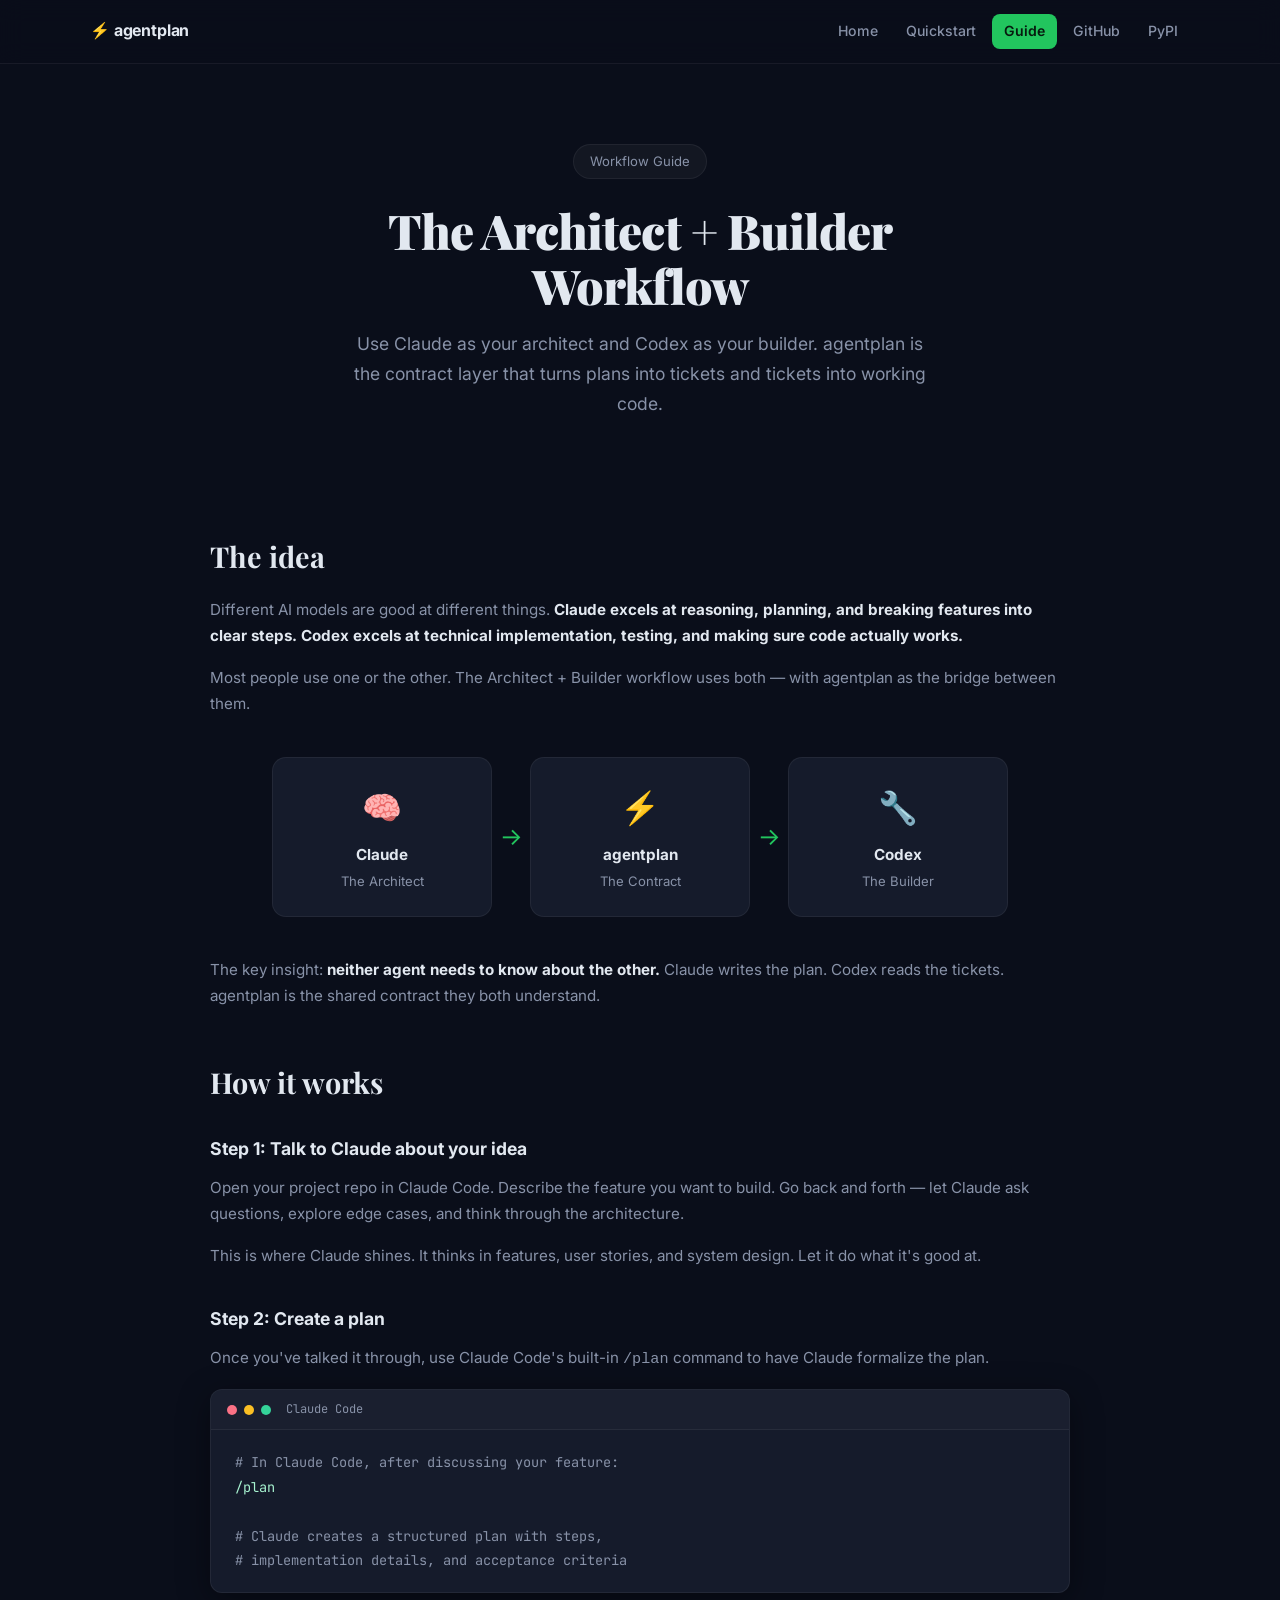
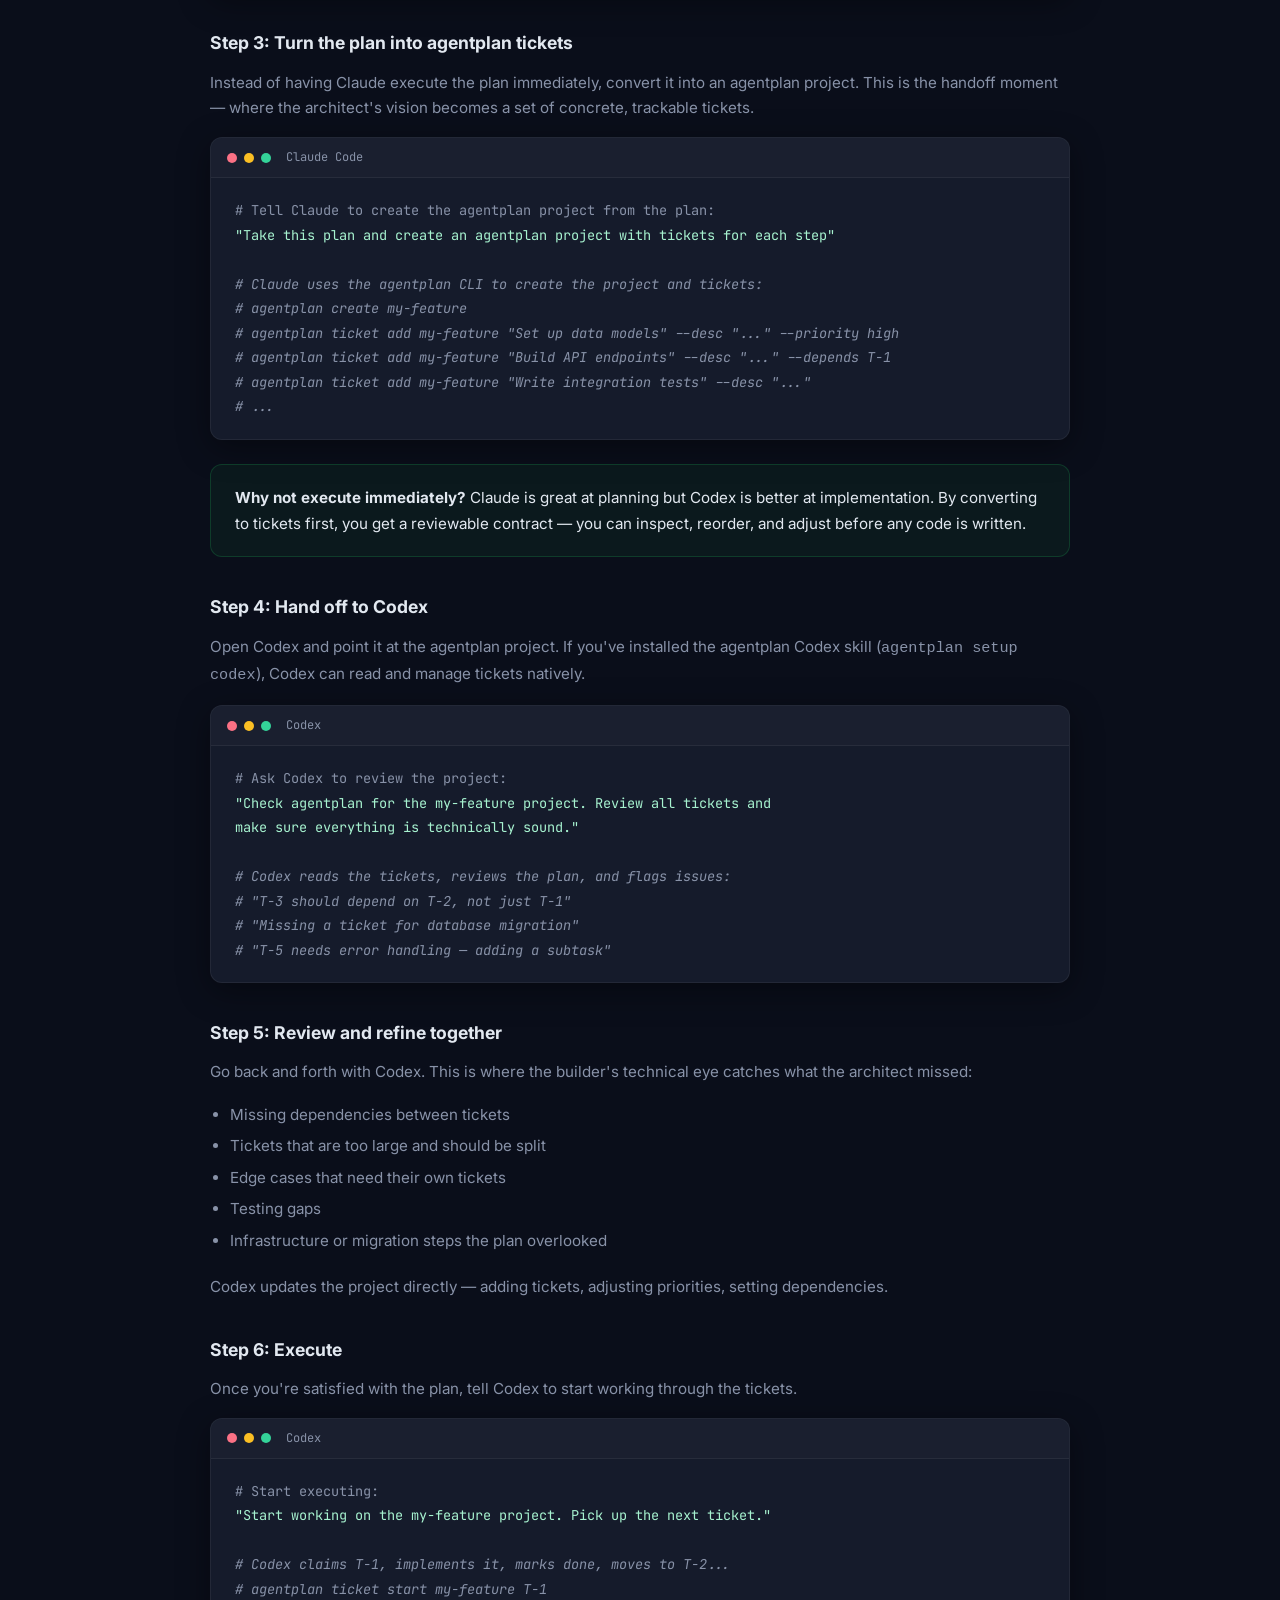
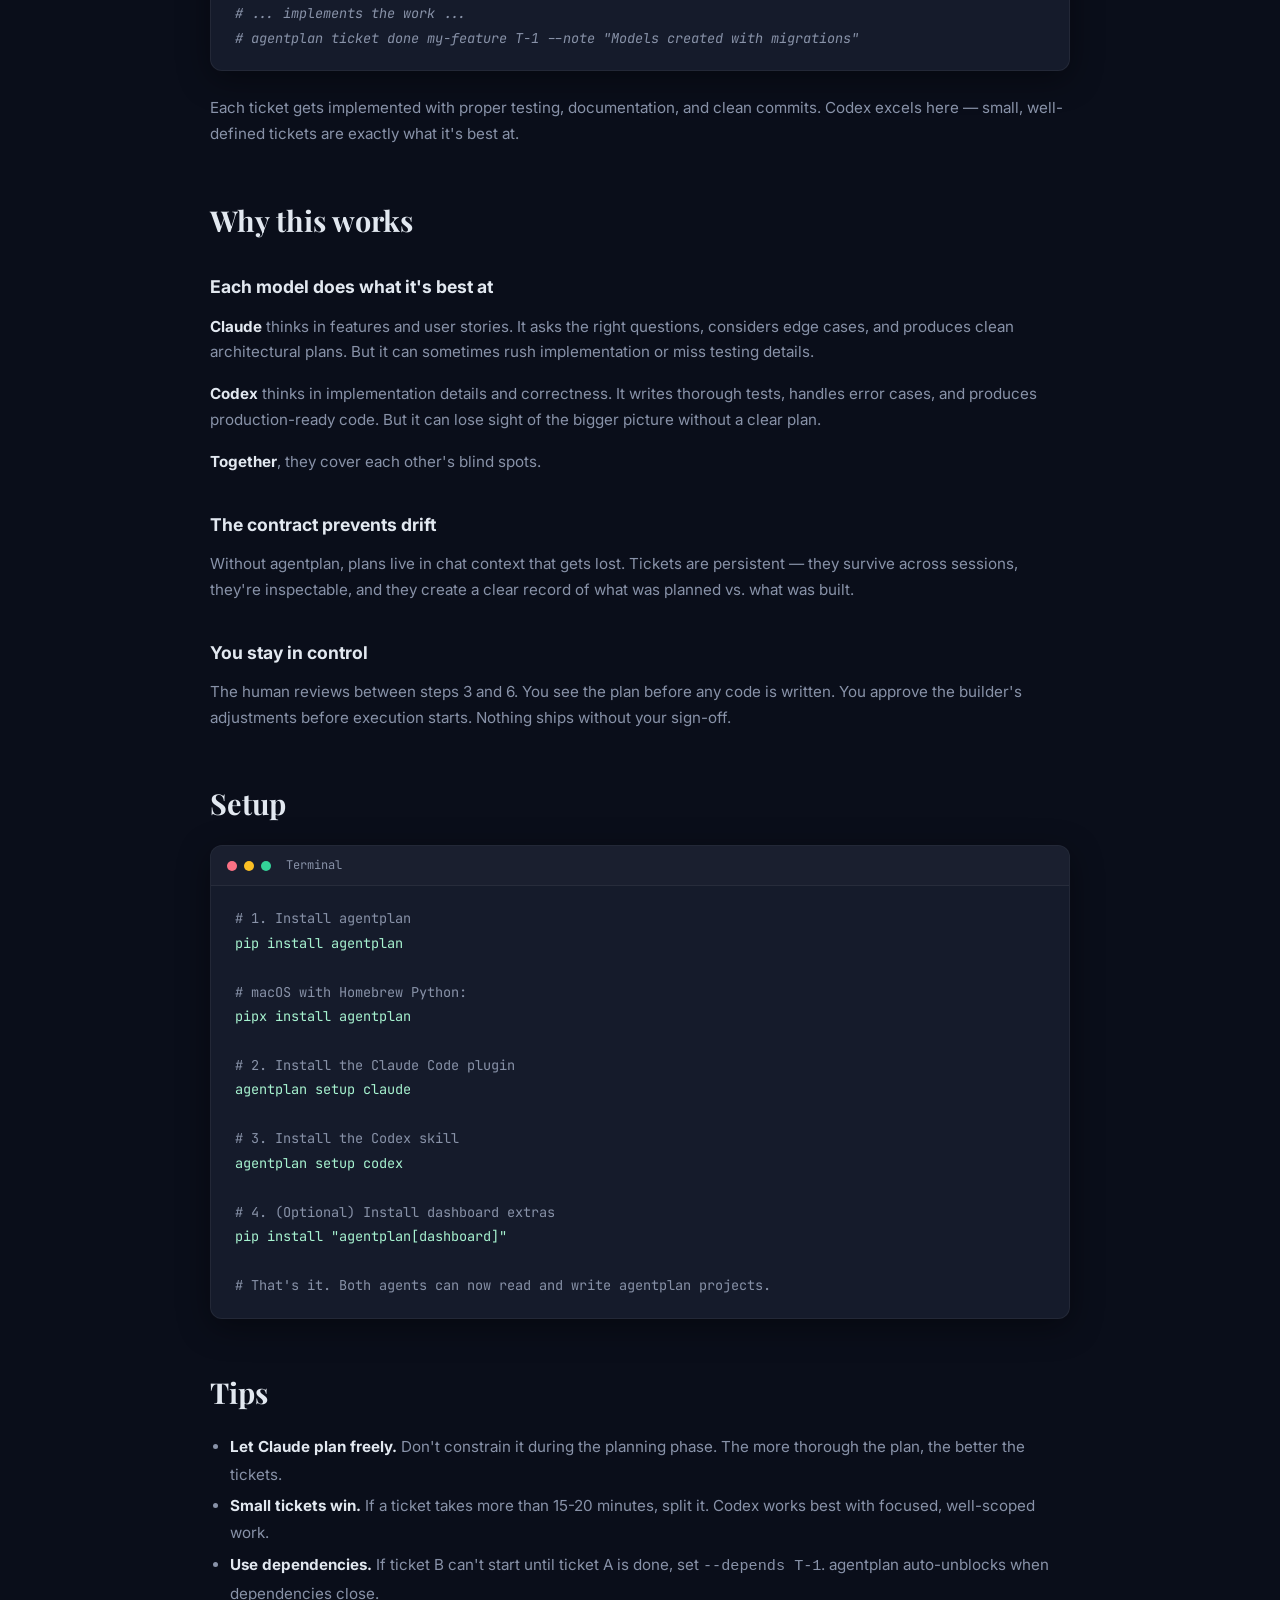
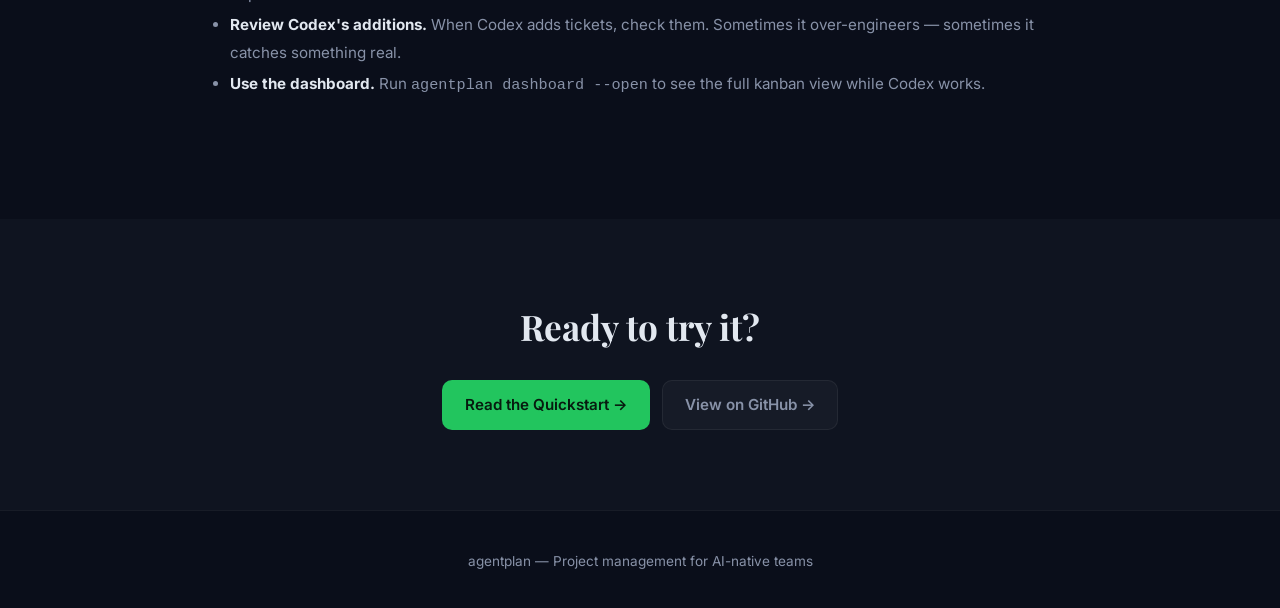
==== docs/architect-builder.html @ 3a9ac55e "docs: add Architect + Builder workflow guide" ====
<!doctype html>
<html lang="en">
<head>
  <meta charset="UTF-8" />
  <meta name="viewport" content="width=device-width, initial-scale=1.0" />
  <title>Architect + Builder Workflow — agentplan</title>
  <meta name="description" content="Use Claude as your architect and Codex as your builder. agentplan bridges the gap — plans become tickets, tickets become working code." />
  <link rel="preconnect" href="https://fonts.googleapis.com" />
  <link rel="preconnect" href="https://fonts.gstatic.com" crossorigin />
  <link href="https://fonts.googleapis.com/css2?family=Playfair+Display:wght@700;900&family=Inter:wght@400;500;600;700&family=JetBrains+Mono:wght@400;500&display=swap" rel="stylesheet" />
  <style>
    :root {
      --bg: #0a0e1a;
      --bg-alt: #0f1420;
      --panel: #151b2b;
      --text: #e2e8f0;
      --muted: #8892a8;
      --accent: #22c55e;
      --accent-2: #3b82f6;
      --border: rgba(255,255,255,0.06);
      --shadow: 0 8px 32px rgba(0,0,0,0.4);
    }
    * { box-sizing: border-box; margin: 0; padding: 0; }
    html { scroll-behavior: smooth; }
    body { font-family: 'Inter', ui-sans-serif, sans-serif; background: var(--bg); color: var(--text); line-height: 1.6; }
    a { color: inherit; text-decoration: none; }
    .container { width: min(860px, 92vw); margin: 0 auto; }

    /* NAV */
    .top-nav { position: sticky; top: 0; z-index: 50; backdrop-filter: blur(12px); background: rgba(10,14,26,0.85); border-bottom: 1px solid var(--border); }
    .top-nav .container { display: flex; align-items: center; justify-content: space-between; padding: 14px 0; width: min(1100px, 92vw); }
    .brand { font-family: 'Inter', ui-sans-serif, sans-serif; font-weight: 700; font-size: 1rem; letter-spacing: -0.01em; color: var(--text); }
    .nav-links { display: flex; align-items: center; gap: 4px; }
    .nav-link { font-family: 'Inter', ui-sans-serif, sans-serif; color: var(--muted); font-size: 0.88rem; font-weight: 500; padding: 6px 12px; border-radius: 8px; transition: color 0.2s, background 0.2s; }
    .nav-link:hover { color: var(--text); background: rgba(255,255,255,0.04); }
    .nav-link.is-active { color: #071a0f; background: var(--accent); font-weight: 600; }

    /* HERO */
    .hero { padding: 80px 0 60px; text-align: center; }
    .eyebrow { display: inline-block; font-size: 0.82rem; color: var(--muted); background: rgba(255,255,255,0.04); border: 1px solid var(--border); border-radius: 999px; padding: 6px 16px; margin-bottom: 24px; }
    .hero h1 { font-family: 'Playfair Display', Georgia, serif; font-size: clamp(2rem, 5vw, 3rem); font-weight: 900; line-height: 1.15; letter-spacing: -0.02em; max-width: 700px; margin: 0 auto 16px; }
    .hero .lead { font-size: clamp(1rem, 2vw, 1.1rem); color: var(--muted); max-width: 580px; margin: 0 auto; line-height: 1.7; }

    /* CONTENT */
    .content { padding: 60px 0 100px; }
    .content h2 { font-family: 'Playfair Display', Georgia, serif; font-size: 1.8rem; font-weight: 700; margin: 56px 0 24px; line-height: 1.2; }
    .content h2:first-child { margin-top: 0; }
    .content h3 { font-size: 1.1rem; font-weight: 700; margin: 36px 0 12px; }
    .content p { font-size: 0.95rem; color: var(--muted); margin-bottom: 16px; line-height: 1.7; }
    .content p strong { color: var(--text); }
    .content ul, .content ol { margin: 0 0 20px 20px; color: var(--muted); font-size: 0.95rem; line-height: 1.8; }
    .content li { margin-bottom: 4px; }
    .content li strong { color: var(--text); }

    /* CODE BLOCKS */
    .code-block { background: var(--panel); border: 1px solid var(--border); border-radius: 12px; overflow: hidden; margin: 16px 0 24px; box-shadow: var(--shadow); }
    .code-topbar { display: flex; align-items: center; gap: 7px; padding: 10px 16px; border-bottom: 1px solid var(--border); background: rgba(255,255,255,0.02); }
    .code-dot { width: 10px; height: 10px; border-radius: 50%; }
    .code-dot:nth-child(1) { background: #fb7185; }
    .code-dot:nth-child(2) { background: #fbbf24; }
    .code-dot:nth-child(3) { background: #34d399; }
    .code-label { font-family: 'JetBrains Mono', monospace; font-size: 0.75rem; color: var(--muted); margin-left: 8px; }
    .code-body { padding: 20px 24px; font-family: 'JetBrains Mono', monospace; font-size: 0.85rem; line-height: 1.8; overflow-x: auto; color: #a7f3d0; }
    .code-body .comment { color: var(--muted); }
    .code-body .output { color: var(--muted); font-style: italic; }

    /* FLOW DIAGRAM */
    .flow { display: flex; align-items: center; justify-content: center; gap: 0; margin: 40px 0; flex-wrap: wrap; }
    .flow-step { background: var(--panel); border: 1px solid var(--border); border-radius: 14px; padding: 24px 20px; text-align: center; min-width: 180px; flex: 1; max-width: 220px; }
    .flow-step .icon { font-size: 2rem; margin-bottom: 10px; display: block; }
    .flow-step .label { font-weight: 700; font-size: 0.95rem; margin-bottom: 4px; }
    .flow-step .sub { font-size: 0.82rem; color: var(--muted); }
    .flow-arrow { font-size: 1.5rem; color: var(--accent); padding: 0 8px; flex-shrink: 0; }

    /* CALLOUT */
    .callout { background: rgba(34, 197, 94, 0.06); border: 1px solid rgba(34, 197, 94, 0.2); border-radius: 12px; padding: 20px 24px; margin: 24px 0; }
    .callout p { color: var(--text); margin-bottom: 0; }
    .callout p:not(:last-child) { margin-bottom: 8px; }
    .callout strong { color: var(--accent); }

    /* CTA */
    .cta-section { background: var(--bg-alt); text-align: center; padding: 80px 0; }
    .cta-section h2 { font-family: 'Playfair Display', Georgia, serif; font-size: clamp(1.6rem, 3.5vw, 2.2rem); font-weight: 700; margin-bottom: 24px; }
    .actions { display: flex; gap: 12px; justify-content: center; flex-wrap: wrap; }
    .btn { display: inline-flex; align-items: center; gap: 8px; padding: 12px 22px; border-radius: 10px; font-weight: 600; font-size: 0.95rem; border: 1px solid transparent; transition: transform 0.15s, filter 0.15s; cursor: pointer; }
    .btn-primary { background: var(--accent); color: #071a0f; }
    .btn-primary:hover { transform: translateY(-1px); filter: brightness(1.08); }
    .btn-ghost { border-color: var(--border); color: var(--muted); background: rgba(255,255,255,0.03); }
    .btn-ghost:hover { color: var(--text); border-color: rgba(255,255,255,0.15); }

    /* FOOTER */
    footer { background: var(--bg); border-top: 1px solid var(--border); padding: 40px 0; text-align: center; }
    footer p { font-size: 0.85rem; color: var(--muted); }

    @media (max-width: 640px) {
      .flow { flex-direction: column; gap: 0; }
      .flow-arrow { transform: rotate(90deg); padding: 4px 0; }
      .flow-step { max-width: 100%; }
      .btn { width: 100%; justify-content: center; }
      .actions { flex-direction: column; align-items: center; }
    }
  </style>
</head>
<body>

  <nav class="top-nav" aria-label="Primary">
    <div class="container" style="width: min(1100px, 92vw);">
      <a class="brand" href="index.html">⚡ agentplan</a>
      <div class="nav-links">
        <a class="nav-link" href="index.html">Home</a>
        <a class="nav-link" href="quickstart.html">Quickstart</a>
        <a class="nav-link is-active" href="architect-builder.html" aria-current="page">Guide</a>
        <a class="nav-link" href="https://github.com/fraction12/agentplan" target="_blank" rel="noopener">GitHub</a>
        <a class="nav-link" href="https://pypi.org/project/agentplan/" target="_blank" rel="noopener">PyPI</a>
      </div>
    </div>
  </nav>

  <section class="hero">
    <div class="container">
      <div class="eyebrow">Workflow Guide</div>
      <h1>The Architect + Builder Workflow</h1>
      <p class="lead">Use Claude as your architect and Codex as your builder. agentplan is the contract layer that turns plans into tickets and tickets into working code.</p>
    </div>
  </section>

  <section class="content">
    <div class="container">

      <h2>The idea</h2>
      <p>Different AI models are good at different things. <strong>Claude excels at reasoning, planning, and breaking features into clear steps.</strong> <strong>Codex excels at technical implementation, testing, and making sure code actually works.</strong></p>
      <p>Most people use one or the other. The Architect + Builder workflow uses both — with agentplan as the bridge between them.</p>

      <div class="flow">
        <div class="flow-step">
          <span class="icon">🧠</span>
          <div class="label">Claude</div>
          <div class="sub">The Architect</div>
        </div>
        <span class="flow-arrow">→</span>
        <div class="flow-step">
          <span class="icon">⚡</span>
          <div class="label">agentplan</div>
          <div class="sub">The Contract</div>
        </div>
        <span class="flow-arrow">→</span>
        <div class="flow-step">
          <span class="icon">🔧</span>
          <div class="label">Codex</div>
          <div class="sub">The Builder</div>
        </div>
      </div>

      <p>The key insight: <strong>neither agent needs to know about the other.</strong> Claude writes the plan. Codex reads the tickets. agentplan is the shared contract they both understand.</p>

      <h2>How it works</h2>

      <h3>Step 1: Talk to Claude about your idea</h3>
      <p>Open your project repo in Claude Code. Describe the feature you want to build. Go back and forth — let Claude ask questions, explore edge cases, and think through the architecture.</p>
      <p>This is where Claude shines. It thinks in features, user stories, and system design. Let it do what it's good at.</p>

      <h3>Step 2: Create a plan</h3>
      <p>Once you've talked it through, use Claude Code's built-in <code>/plan</code> command to have Claude formalize the plan.</p>

      <div class="code-block">
        <div class="code-topbar">
          <span class="code-dot"></span><span class="code-dot"></span><span class="code-dot"></span>
          <span class="code-label">Claude Code</span>
        </div>
        <div class="code-body">
          <span class="comment"># In Claude Code, after discussing your feature:</span><br>
          /plan<br>
          <br>
          <span class="comment"># Claude creates a structured plan with steps,</span><br>
          <span class="comment"># implementation details, and acceptance criteria</span>
        </div>
      </div>

      <h3>Step 3: Turn the plan into agentplan tickets</h3>
      <p>Instead of having Claude execute the plan immediately, convert it into an agentplan project. This is the handoff moment — where the architect's vision becomes a set of concrete, trackable tickets.</p>

      <div class="code-block">
        <div class="code-topbar">
          <span class="code-dot"></span><span class="code-dot"></span><span class="code-dot"></span>
          <span class="code-label">Claude Code</span>
        </div>
        <div class="code-body">
          <span class="comment"># Tell Claude to create the agentplan project from the plan:</span><br>
          "Take this plan and create an agentplan project with tickets for each step"<br>
          <br>
          <span class="output"># Claude uses the agentplan CLI to create the project and tickets:</span><br>
          <span class="output"># agentplan create my-feature</span><br>
          <span class="output"># agentplan ticket add my-feature "Set up data models" --desc "..." --priority high</span><br>
          <span class="output"># agentplan ticket add my-feature "Build API endpoints" --desc "..." --depends T-1</span><br>
          <span class="output"># agentplan ticket add my-feature "Write integration tests" --desc "..."</span><br>
          <span class="output"># ...</span>
        </div>
      </div>

      <div class="callout">
        <p><strong>Why not execute immediately?</strong> Claude is great at planning but Codex is better at implementation. By converting to tickets first, you get a reviewable contract — you can inspect, reorder, and adjust before any code is written.</p>
      </div>

      <h3>Step 4: Hand off to Codex</h3>
      <p>Open Codex and point it at the agentplan project. If you've installed the agentplan Codex skill (<code>agentplan setup codex</code>), Codex can read and manage tickets natively.</p>

      <div class="code-block">
        <div class="code-topbar">
          <span class="code-dot"></span><span class="code-dot"></span><span class="code-dot"></span>
          <span class="code-label">Codex</span>
        </div>
        <div class="code-body">
          <span class="comment"># Ask Codex to review the project:</span><br>
          "Check agentplan for the my-feature project. Review all tickets and<br>
          make sure everything is technically sound."<br>
          <br>
          <span class="output"># Codex reads the tickets, reviews the plan, and flags issues:</span><br>
          <span class="output"># "T-3 should depend on T-2, not just T-1"</span><br>
          <span class="output"># "Missing a ticket for database migration"</span><br>
          <span class="output"># "T-5 needs error handling — adding a subtask"</span>
        </div>
      </div>

      <h3>Step 5: Review and refine together</h3>
      <p>Go back and forth with Codex. This is where the builder's technical eye catches what the architect missed:</p>
      <ul>
        <li>Missing dependencies between tickets</li>
        <li>Tickets that are too large and should be split</li>
        <li>Edge cases that need their own tickets</li>
        <li>Testing gaps</li>
        <li>Infrastructure or migration steps the plan overlooked</li>
      </ul>
      <p>Codex updates the project directly — adding tickets, adjusting priorities, setting dependencies.</p>

      <h3>Step 6: Execute</h3>
      <p>Once you're satisfied with the plan, tell Codex to start working through the tickets.</p>

      <div class="code-block">
        <div class="code-topbar">
          <span class="code-dot"></span><span class="code-dot"></span><span class="code-dot"></span>
          <span class="code-label">Codex</span>
        </div>
        <div class="code-body">
          <span class="comment"># Start executing:</span><br>
          "Start working on the my-feature project. Pick up the next ticket."<br>
          <br>
          <span class="output"># Codex claims T-1, implements it, marks done, moves to T-2...</span><br>
          <span class="output"># agentplan ticket start my-feature T-1</span><br>
          <span class="output"># ... implements the work ...</span><br>
          <span class="output"># agentplan ticket done my-feature T-1 --note "Models created with migrations"</span>
        </div>
      </div>

      <p>Each ticket gets implemented with proper testing, documentation, and clean commits. Codex excels here — small, well-defined tickets are exactly what it's best at.</p>

      <h2>Why this works</h2>

      <h3>Each model does what it's best at</h3>
      <p><strong>Claude</strong> thinks in features and user stories. It asks the right questions, considers edge cases, and produces clean architectural plans. But it can sometimes rush implementation or miss testing details.</p>
      <p><strong>Codex</strong> thinks in implementation details and correctness. It writes thorough tests, handles error cases, and produces production-ready code. But it can lose sight of the bigger picture without a clear plan.</p>
      <p><strong>Together</strong>, they cover each other's blind spots.</p>

      <h3>The contract prevents drift</h3>
      <p>Without agentplan, plans live in chat context that gets lost. Tickets are persistent — they survive across sessions, they're inspectable, and they create a clear record of what was planned vs. what was built.</p>

      <h3>You stay in control</h3>
      <p>The human reviews between steps 3 and 6. You see the plan before any code is written. You approve the builder's adjustments before execution starts. Nothing ships without your sign-off.</p>

      <h2>Setup</h2>

      <div class="code-block">
        <div class="code-topbar">
          <span class="code-dot"></span><span class="code-dot"></span><span class="code-dot"></span>
          <span class="code-label">Terminal</span>
        </div>
        <div class="code-body">
          <span class="comment"># 1. Install agentplan</span><br>
          pip install agentplan<br>
          <br>
          <span class="comment"># macOS with Homebrew Python:</span><br>
          pipx install agentplan<br>
          <br>
          <span class="comment"># 2. Install the Claude Code plugin</span><br>
          agentplan setup claude<br>
          <br>
          <span class="comment"># 3. Install the Codex skill</span><br>
          agentplan setup codex<br>
          <br>
          <span class="comment"># 4. (Optional) Install dashboard extras</span><br>
          pip install "agentplan[dashboard]"<br>
          <br>
          <span class="comment"># That's it. Both agents can now read and write agentplan projects.</span>
        </div>
      </div>

      <h2>Tips</h2>
      <ul>
        <li><strong>Let Claude plan freely.</strong> Don't constrain it during the planning phase. The more thorough the plan, the better the tickets.</li>
        <li><strong>Small tickets win.</strong> If a ticket takes more than 15-20 minutes, split it. Codex works best with focused, well-scoped work.</li>
        <li><strong>Use dependencies.</strong> If ticket B can't start until ticket A is done, set <code>--depends T-1</code>. agentplan auto-unblocks when dependencies close.</li>
        <li><strong>Review Codex's additions.</strong> When Codex adds tickets, check them. Sometimes it over-engineers — sometimes it catches something real.</li>
        <li><strong>Use the dashboard.</strong> Run <code>agentplan dashboard --open</code> to see the full kanban view while Codex works.</li>
      </ul>

    </div>
  </section>

  <section class="cta-section">
    <div class="container">
      <h2>Ready to try it?</h2>
      <div class="actions">
        <a class="btn btn-primary" href="quickstart.html">Read the Quickstart →</a>
        <a class="btn btn-ghost" href="https://github.com/fraction12/agentplan" target="_blank" rel="noopener">View on GitHub →</a>
      </div>
    </div>
  </section>

  <footer>
    <div class="container">
      <p>agentplan — Project management for AI-native teams</p>
    </div>
  </footer>

</body>
</html>
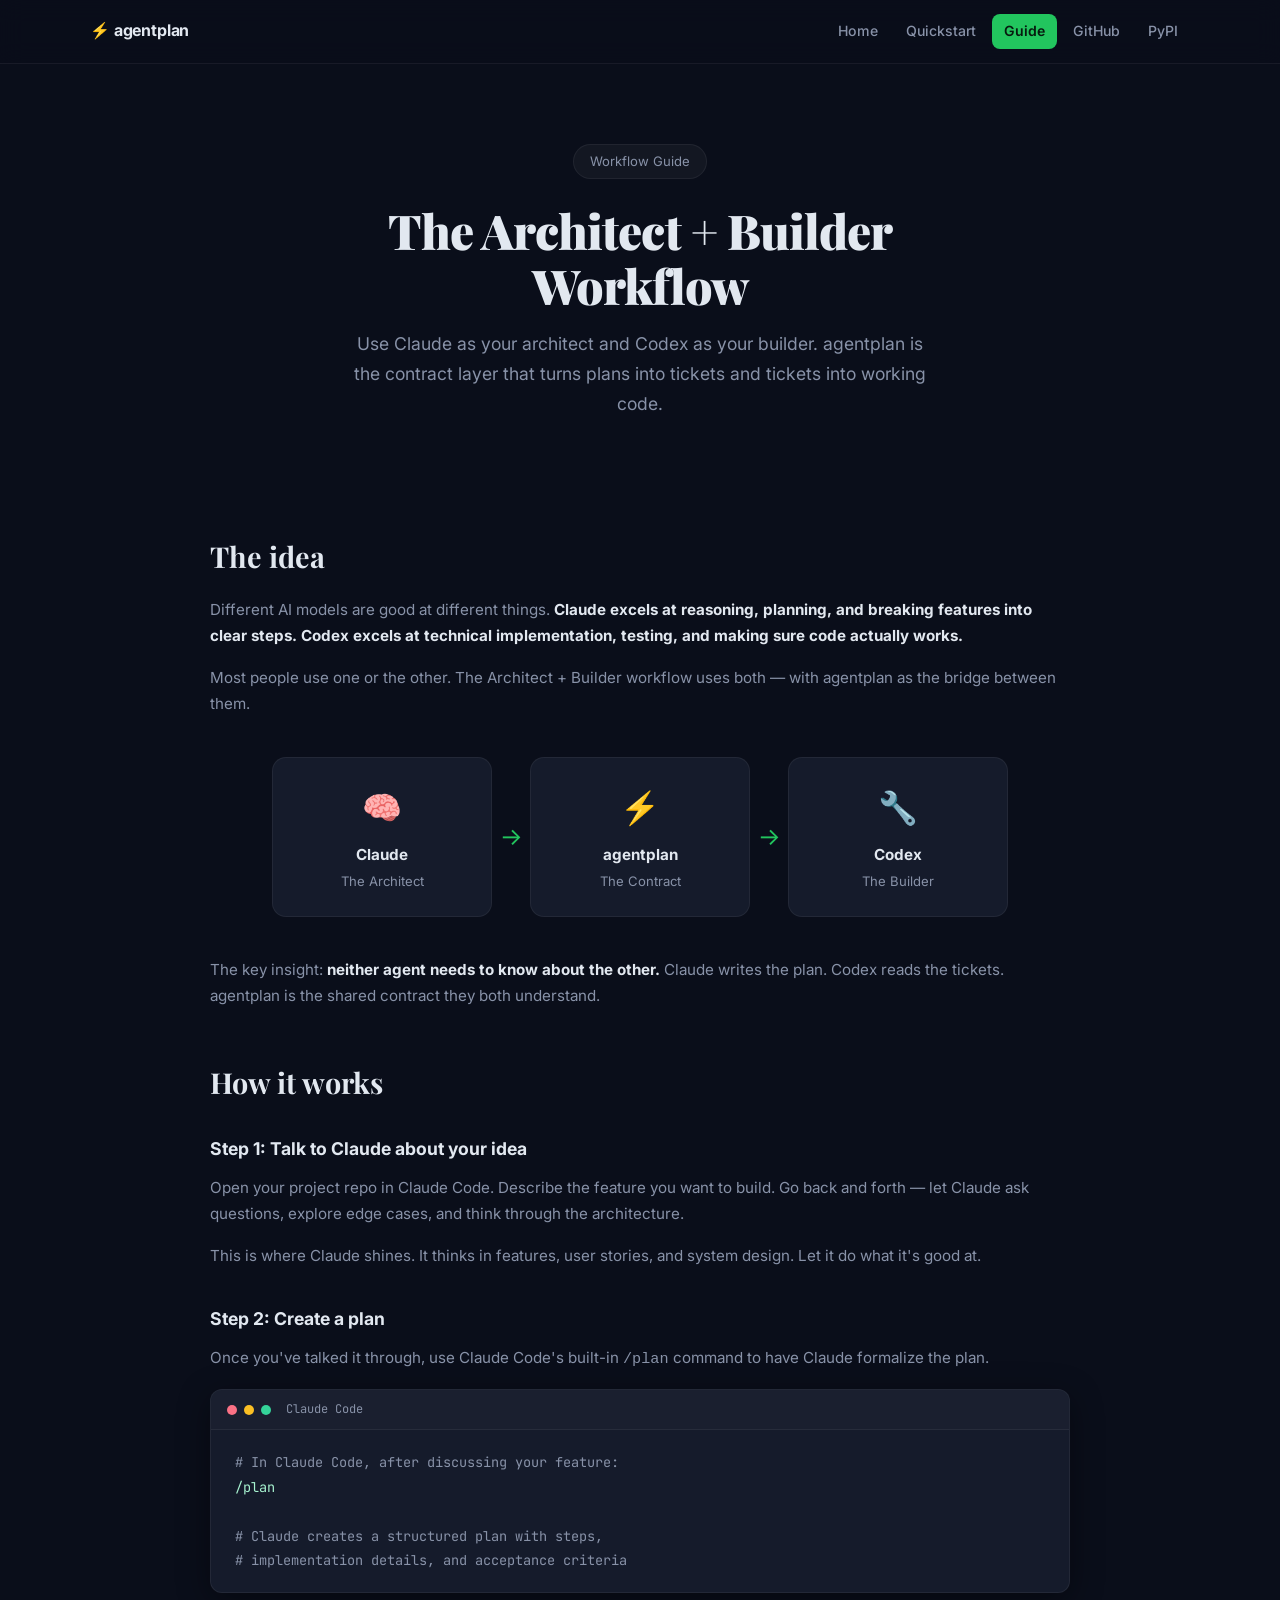
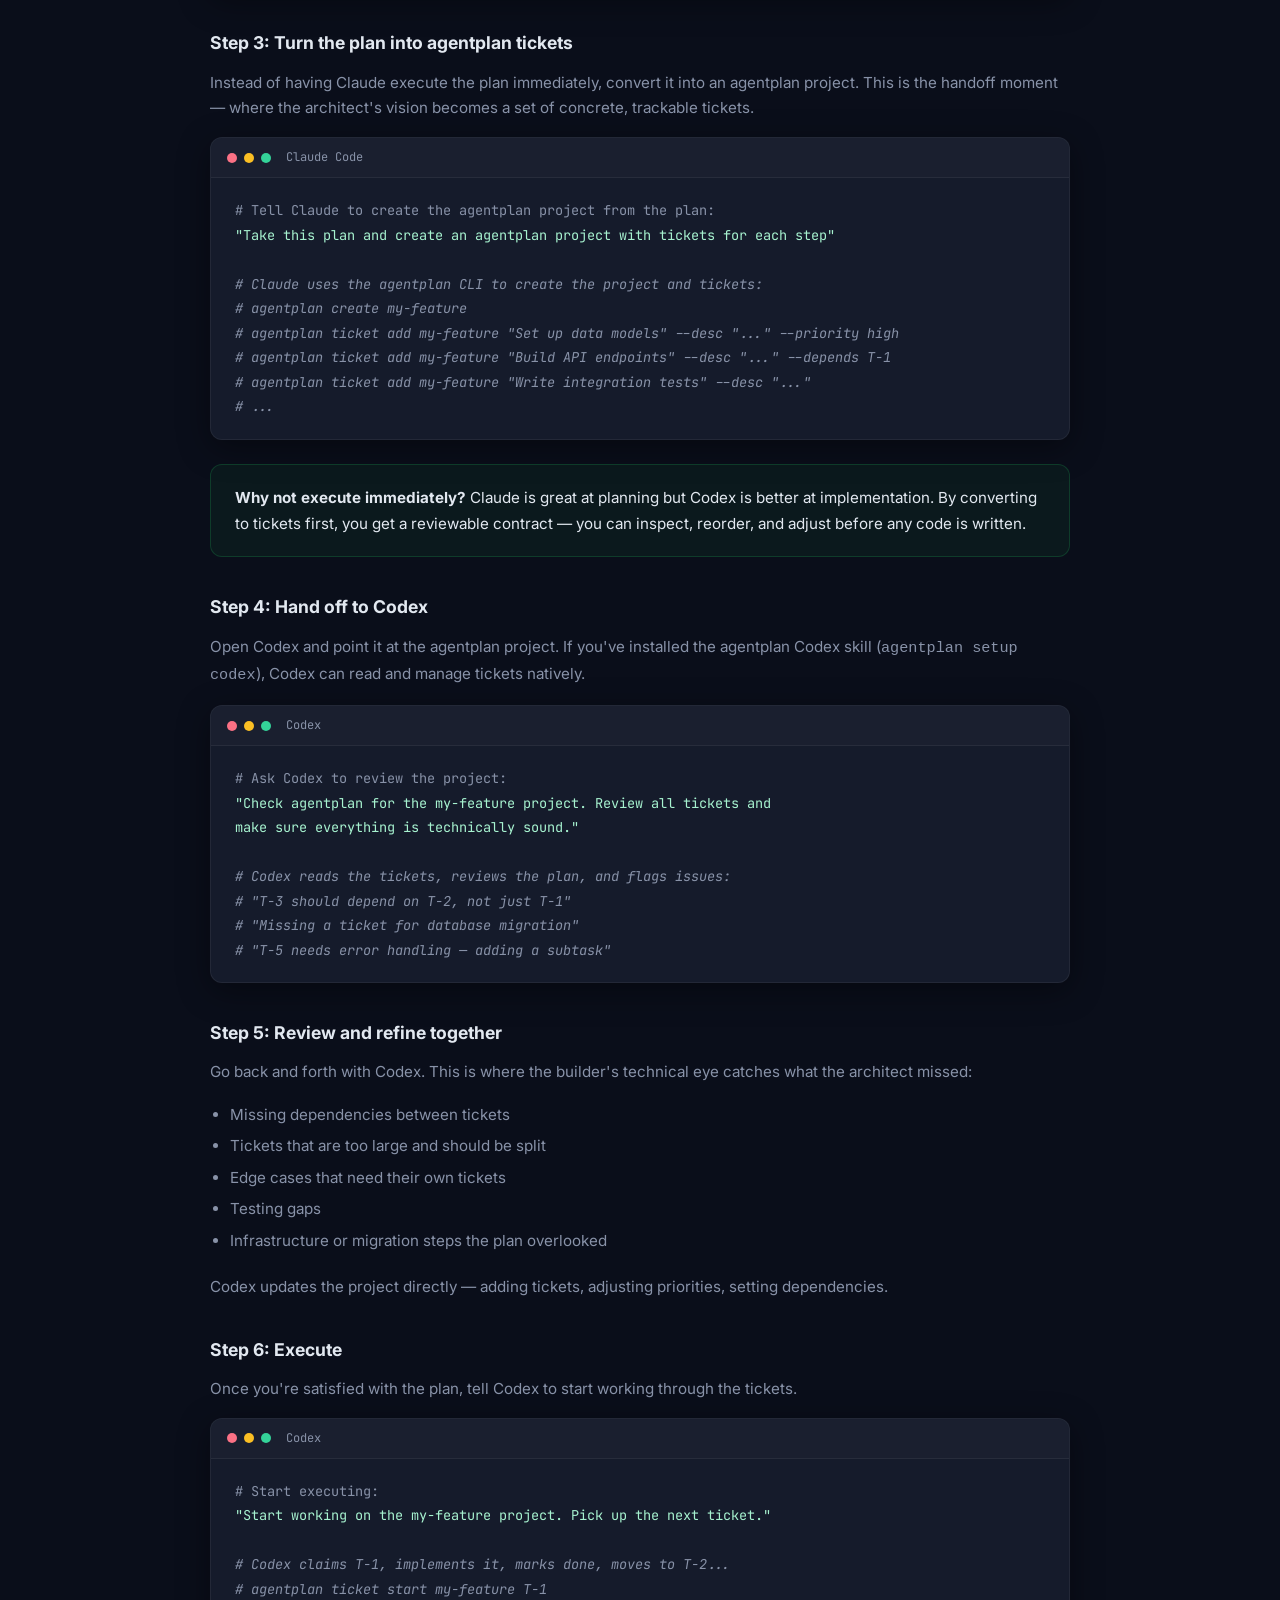
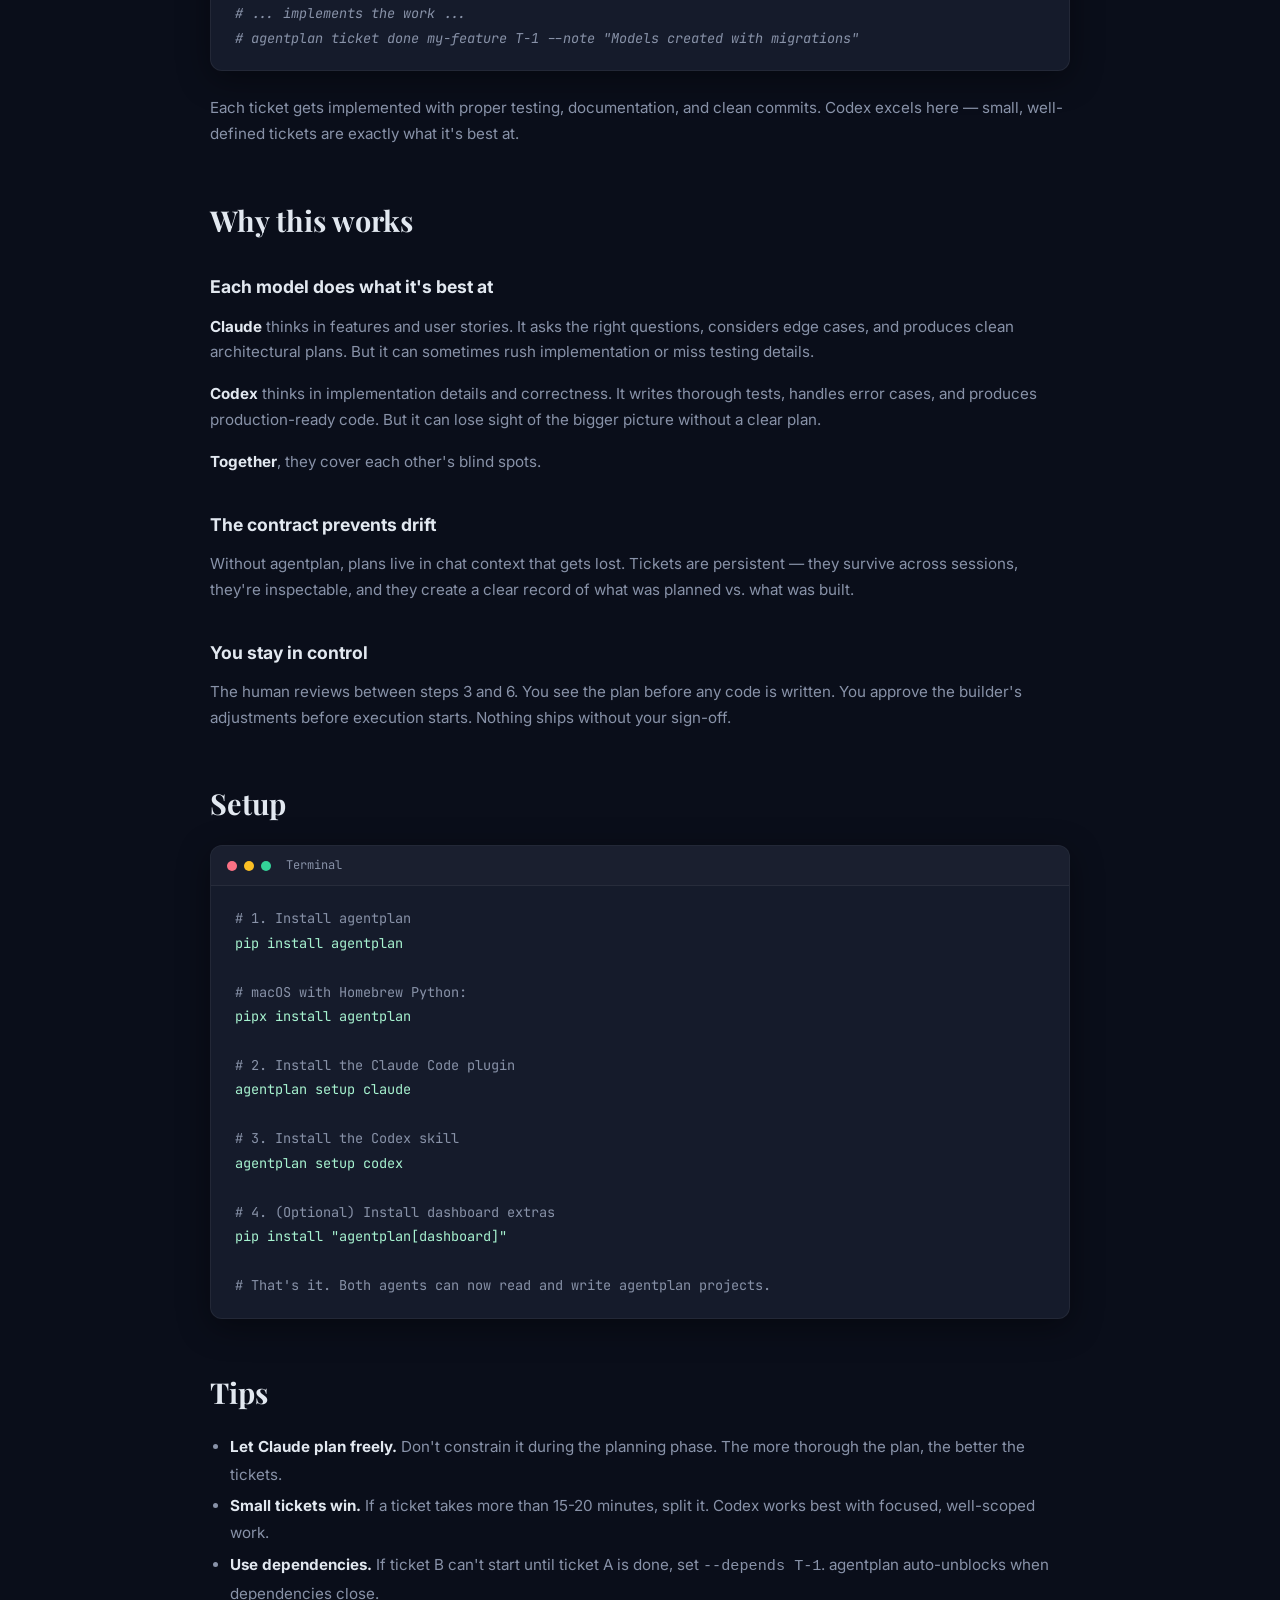
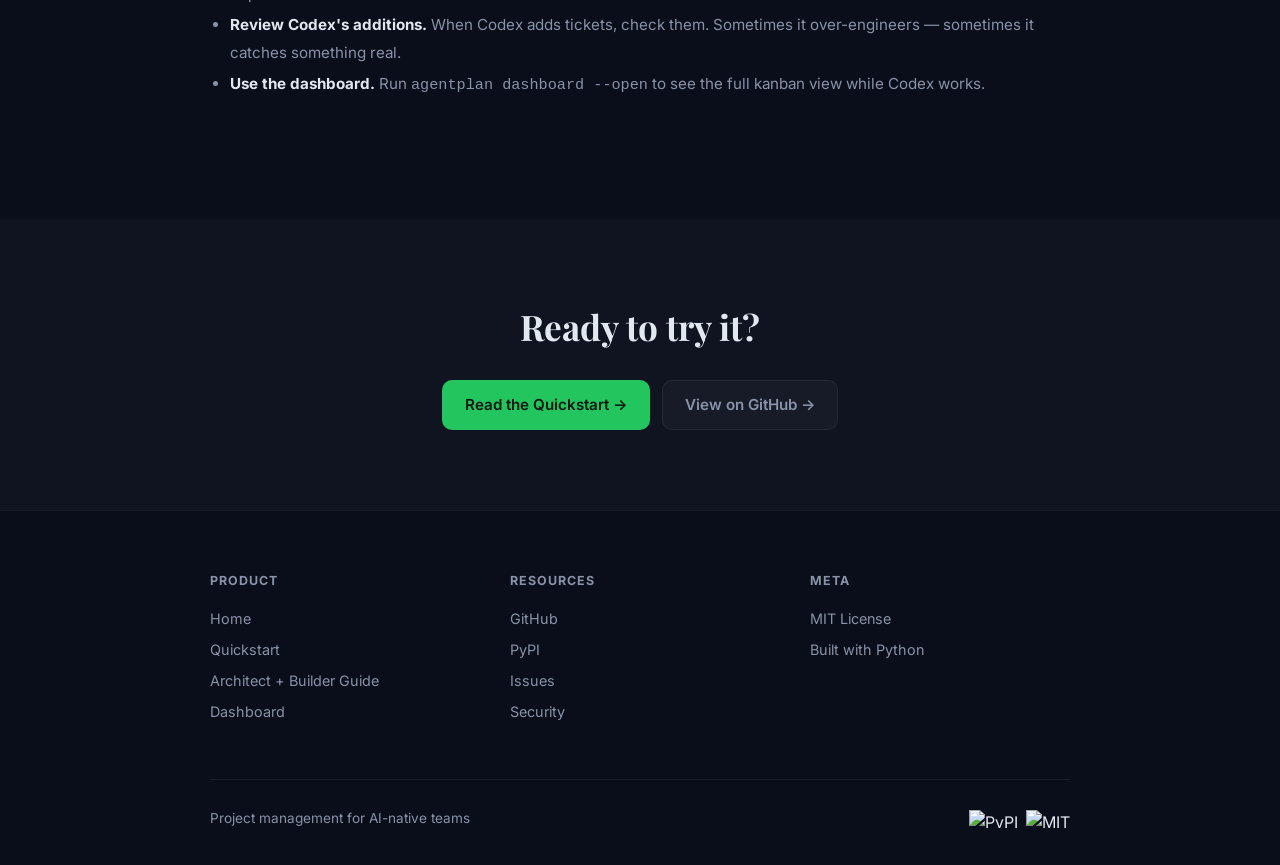
==== commit e9ea1c6a: "standardize footer across all marketing pages" ====
--- a/docs/architect-builder.html
+++ b/docs/architect-builder.html
@@ -89,15 +89,26 @@
     .btn-ghost:hover { color: var(--text); border-color: rgba(255,255,255,0.15); }
 
     /* FOOTER */
-    footer { background: var(--bg); border-top: 1px solid var(--border); padding: 40px 0; text-align: center; }
-    footer p { font-size: 0.85rem; color: var(--muted); }
-
+    footer { background: var(--bg); border-top: 1px solid var(--border); padding: 60px 0 40px; }
+    .footer-grid { display: grid; grid-template-columns: repeat(3, 1fr); gap: 40px; margin-bottom: 48px; }
+    .footer-col h4 { font-family: 'Inter', ui-sans-serif, sans-serif; font-size: 0.78rem; font-weight: 700; color: var(--muted); text-transform: uppercase; letter-spacing: 0.08em; margin-bottom: 16px; }
+    .footer-col a { font-family: 'Inter', ui-sans-serif, sans-serif; display: block; font-size: 0.9rem; color: var(--muted); margin-bottom: 8px; transition: color 0.2s; }
+    .footer-col a:hover { color: var(--text); }
+    .footer-bottom { border-top: 1px solid var(--border); padding-top: 28px; display: flex; align-items: center; justify-content: space-between; flex-wrap: wrap; gap: 16px; }
+    .footer-bottom p { font-family: 'Inter', ui-sans-serif, sans-serif; font-size: 0.85rem; color: var(--muted); }
+    .footer-badges { display: flex; gap: 8px; flex-wrap: wrap; }
+    .footer-badges img { height: 18px; }
+
+    @media (max-width: 900px) {
+      .footer-grid { grid-template-columns: 1fr 1fr; }
+    }
     @media (max-width: 640px) {
       .flow { flex-direction: column; gap: 0; }
       .flow-arrow { transform: rotate(90deg); padding: 4px 0; }
       .flow-step { max-width: 100%; }
       .btn { width: 100%; justify-content: center; }
       .actions { flex-direction: column; align-items: center; }
+      .footer-grid { grid-template-columns: 1fr; }
     }
   </style>
 </head>
@@ -317,7 +328,34 @@
 
   <footer>
     <div class="container">
-      <p>agentplan — Project management for AI-native teams</p>
+      <div class="footer-grid">
+        <div class="footer-col">
+          <h4>Product</h4>
+          <a href="index.html">Home</a>
+          <a href="quickstart.html">Quickstart</a>
+          <a href="architect-builder.html">Architect + Builder Guide</a>
+          <a href="quickstart.html#dashboard">Dashboard</a>
+        </div>
+        <div class="footer-col">
+          <h4>Resources</h4>
+          <a href="https://github.com/fraction12/agentplan" target="_blank" rel="noopener">GitHub</a>
+          <a href="https://pypi.org/project/agentplan/" target="_blank" rel="noopener">PyPI</a>
+          <a href="https://github.com/fraction12/agentplan/issues" target="_blank" rel="noopener">Issues</a>
+          <a href="https://github.com/fraction12/agentplan/blob/main/SECURITY.md" target="_blank" rel="noopener">Security</a>
+        </div>
+        <div class="footer-col">
+          <h4>Meta</h4>
+          <a href="https://github.com/fraction12/agentplan/blob/main/LICENSE" target="_blank" rel="noopener">MIT License</a>
+          <a href="https://python.org" target="_blank" rel="noopener">Built with Python</a>
+        </div>
+      </div>
+      <div class="footer-bottom">
+        <p>Project management for AI-native teams</p>
+        <div class="footer-badges">
+          <img src="https://img.shields.io/pypi/v/agentplan?style=flat-square&color=22c55e&labelColor=151b2b" alt="PyPI" />
+          <img src="https://img.shields.io/pypi/l/agentplan?style=flat-square&color=8892a8&labelColor=151b2b" alt="MIT" />
+        </div>
+      </div>
     </div>
   </footer>
 
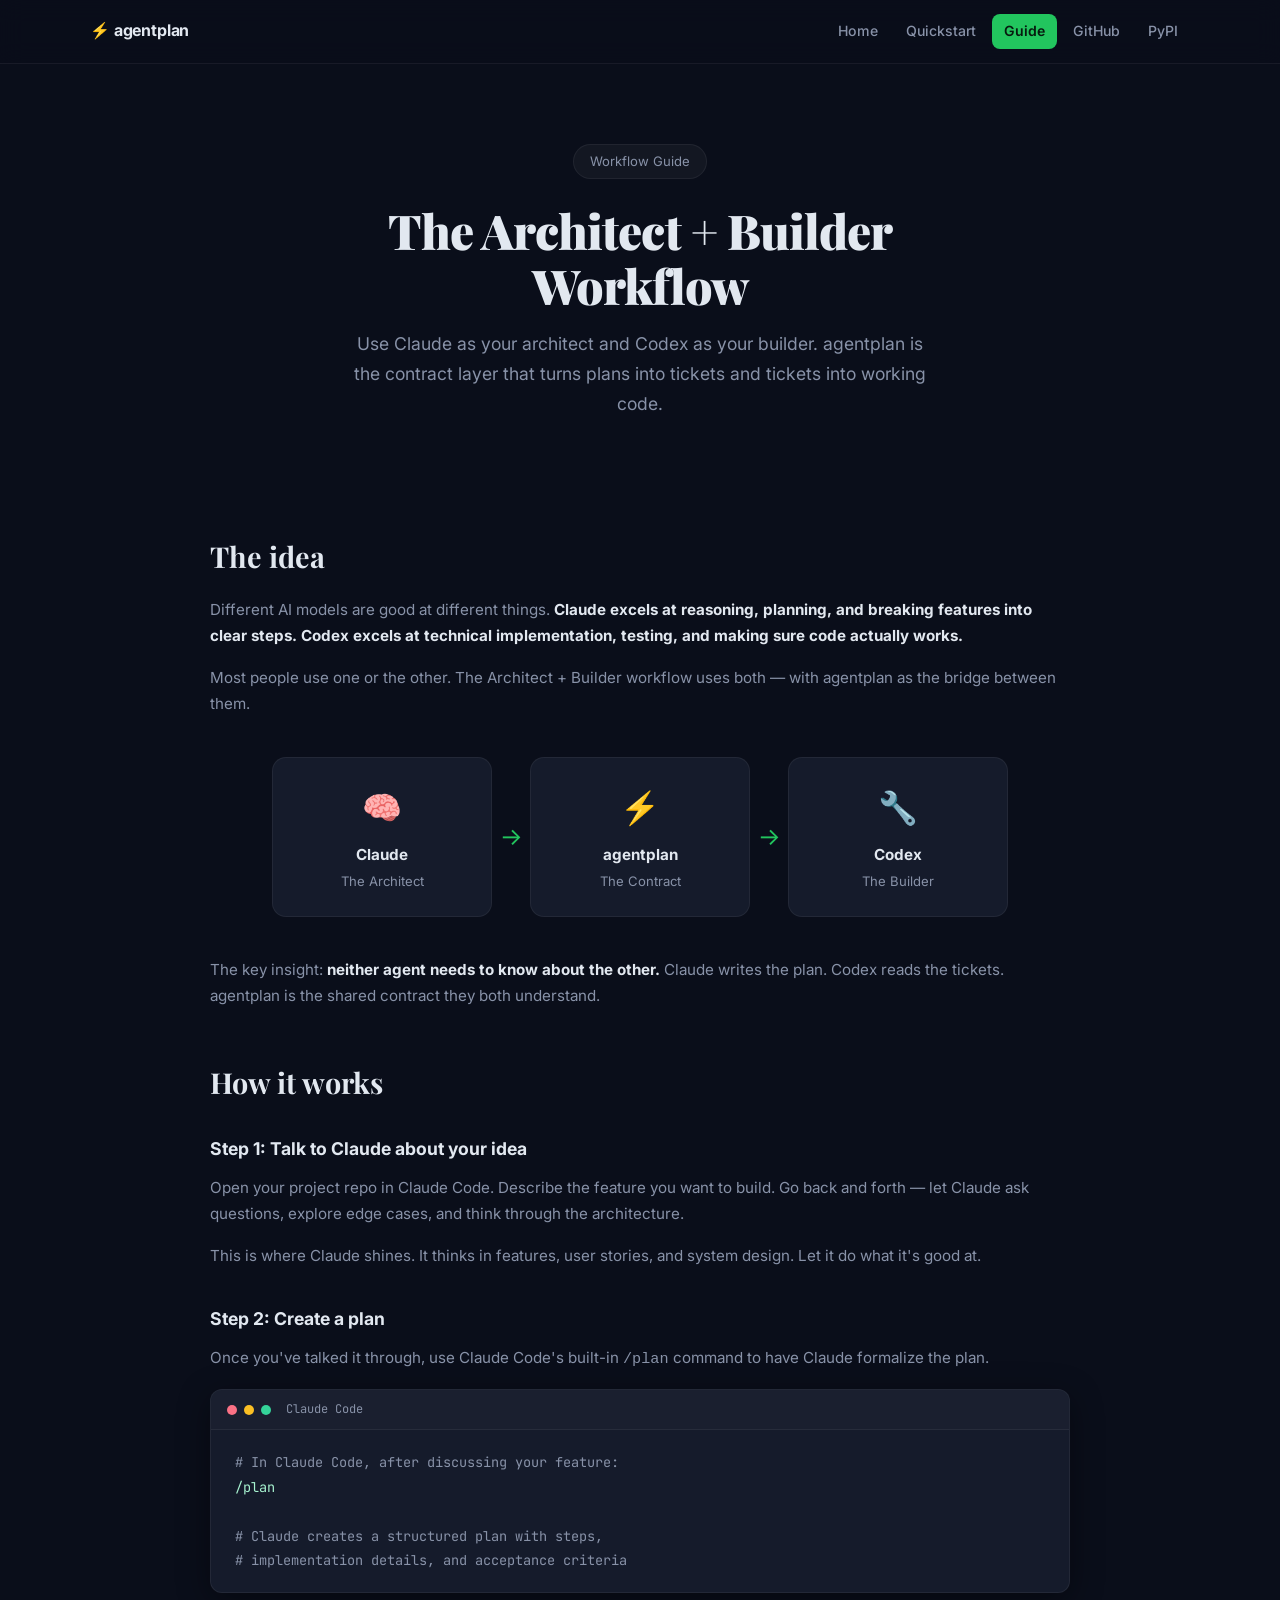
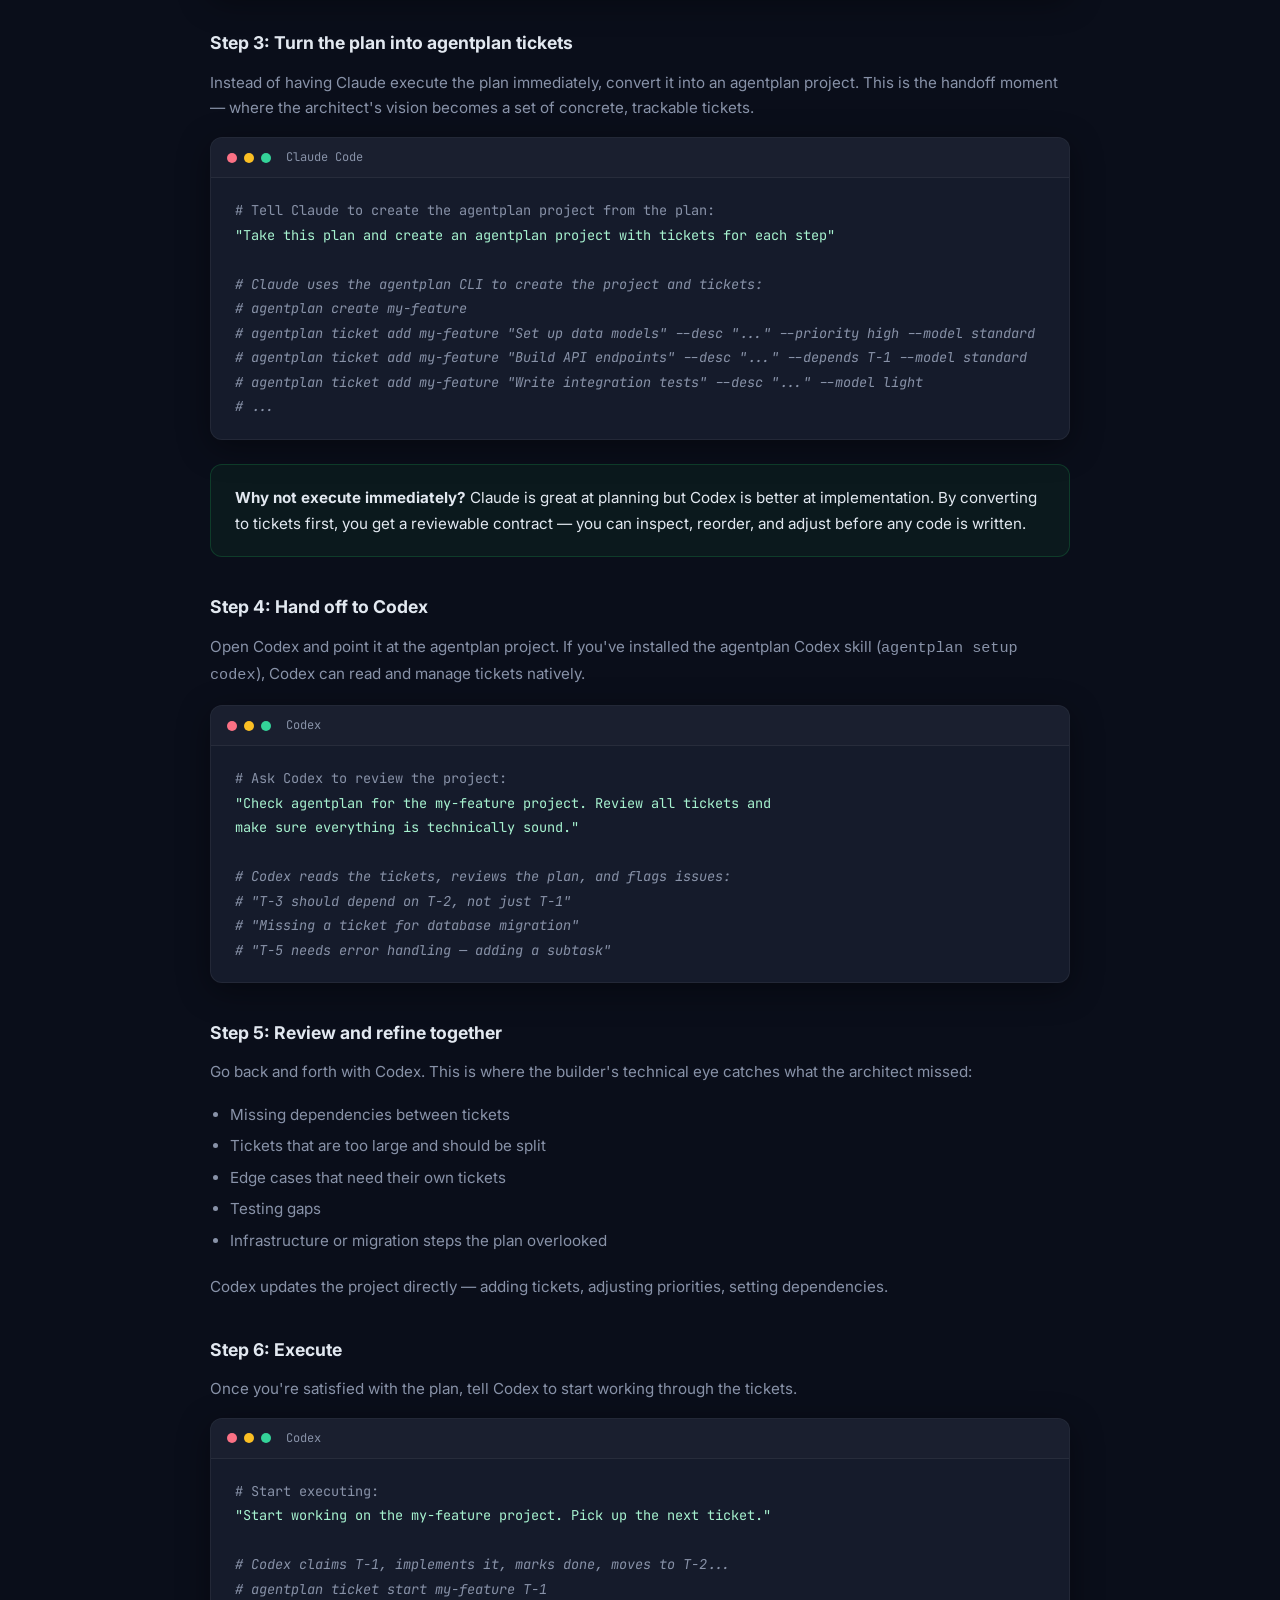
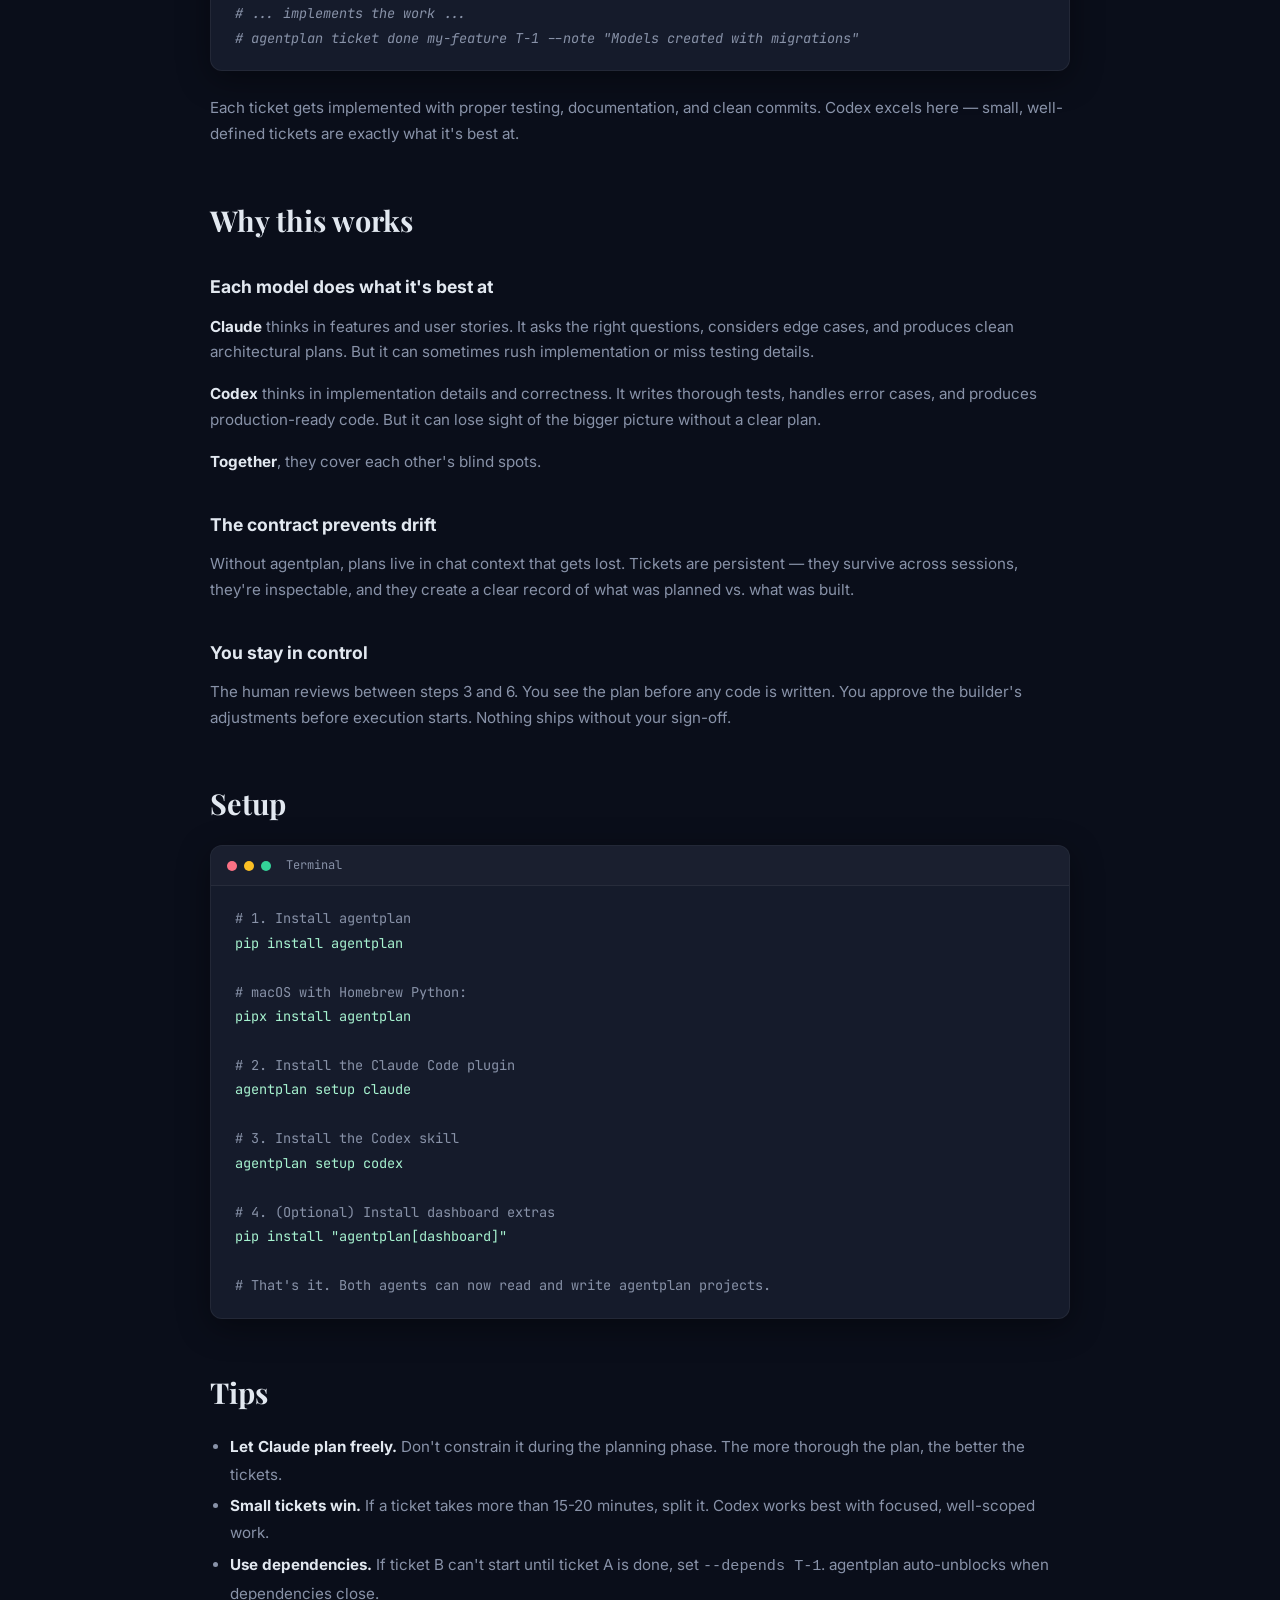
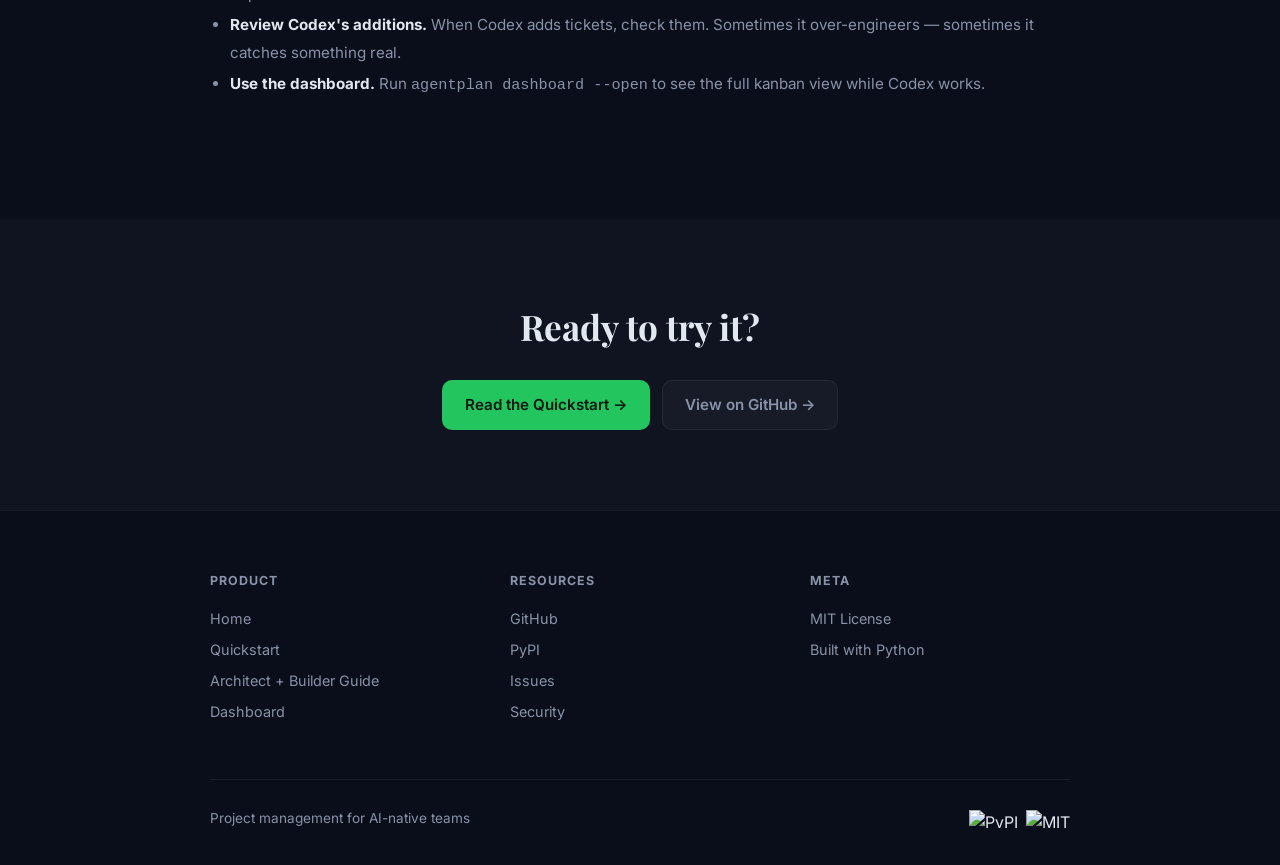
==== commit 34cd6f93: "feat: model tiers on tickets (light/standard/reasoning/auto) - DB migration adds model_tier column -" ====
--- a/docs/architect-builder.html
+++ b/docs/architect-builder.html
@@ -89,28 +89,16 @@
     .btn-ghost:hover { color: var(--text); border-color: rgba(255,255,255,0.15); }
 
     /* FOOTER */
-    footer { background: var(--bg); border-top: 1px solid var(--border); padding: 60px 0 40px; }
-    .footer-grid { display: grid; grid-template-columns: repeat(3, 1fr); gap: 40px; margin-bottom: 48px; }
-    .footer-col h4 { font-family: 'Inter', ui-sans-serif, sans-serif; font-size: 0.78rem; font-weight: 700; color: var(--muted); text-transform: uppercase; letter-spacing: 0.08em; margin-bottom: 16px; }
-    .footer-col a { font-family: 'Inter', ui-sans-serif, sans-serif; display: block; font-size: 0.9rem; color: var(--muted); margin-bottom: 8px; transition: color 0.2s; }
-    .footer-col a:hover { color: var(--text); }
-    .footer-bottom { border-top: 1px solid var(--border); padding-top: 28px; display: flex; align-items: center; justify-content: space-between; flex-wrap: wrap; gap: 16px; }
-    .footer-bottom p { font-family: 'Inter', ui-sans-serif, sans-serif; font-size: 0.85rem; color: var(--muted); }
-    .footer-badges { display: flex; gap: 8px; flex-wrap: wrap; }
-    .footer-badges img { height: 18px; }
-
-    @media (max-width: 900px) {
-      .footer-grid { grid-template-columns: 1fr 1fr; }
-    }
+    
     @media (max-width: 640px) {
       .flow { flex-direction: column; gap: 0; }
       .flow-arrow { transform: rotate(90deg); padding: 4px 0; }
       .flow-step { max-width: 100%; }
       .btn { width: 100%; justify-content: center; }
       .actions { flex-direction: column; align-items: center; }
-      .footer-grid { grid-template-columns: 1fr; }
     }
   </style>
+  <link rel="stylesheet" href="components/footer.css">
 </head>
 <body>
 
@@ -201,9 +189,9 @@
           <br>
           <span class="output"># Claude uses the agentplan CLI to create the project and tickets:</span><br>
           <span class="output"># agentplan create my-feature</span><br>
-          <span class="output"># agentplan ticket add my-feature "Set up data models" --desc "..." --priority high</span><br>
-          <span class="output"># agentplan ticket add my-feature "Build API endpoints" --desc "..." --depends T-1</span><br>
-          <span class="output"># agentplan ticket add my-feature "Write integration tests" --desc "..."</span><br>
+          <span class="output"># agentplan ticket add my-feature "Set up data models" --desc "..." --priority high --model standard</span><br>
+          <span class="output"># agentplan ticket add my-feature "Build API endpoints" --desc "..." --depends T-1 --model standard</span><br>
+          <span class="output"># agentplan ticket add my-feature "Write integration tests" --desc "..." --model light</span><br>
           <span class="output"># ...</span>
         </div>
       </div>
@@ -326,38 +314,8 @@
     </div>
   </section>
 
-  <footer>
-    <div class="container">
-      <div class="footer-grid">
-        <div class="footer-col">
-          <h4>Product</h4>
-          <a href="index.html">Home</a>
-          <a href="quickstart.html">Quickstart</a>
-          <a href="architect-builder.html">Architect + Builder Guide</a>
-          <a href="quickstart.html#dashboard">Dashboard</a>
-        </div>
-        <div class="footer-col">
-          <h4>Resources</h4>
-          <a href="https://github.com/fraction12/agentplan" target="_blank" rel="noopener">GitHub</a>
-          <a href="https://pypi.org/project/agentplan/" target="_blank" rel="noopener">PyPI</a>
-          <a href="https://github.com/fraction12/agentplan/issues" target="_blank" rel="noopener">Issues</a>
-          <a href="https://github.com/fraction12/agentplan/blob/main/SECURITY.md" target="_blank" rel="noopener">Security</a>
-        </div>
-        <div class="footer-col">
-          <h4>Meta</h4>
-          <a href="https://github.com/fraction12/agentplan/blob/main/LICENSE" target="_blank" rel="noopener">MIT License</a>
-          <a href="https://python.org" target="_blank" rel="noopener">Built with Python</a>
-        </div>
-      </div>
-      <div class="footer-bottom">
-        <p>Project management for AI-native teams</p>
-        <div class="footer-badges">
-          <img src="https://img.shields.io/pypi/v/agentplan?style=flat-square&color=22c55e&labelColor=151b2b" alt="PyPI" />
-          <img src="https://img.shields.io/pypi/l/agentplan?style=flat-square&color=8892a8&labelColor=151b2b" alt="MIT" />
-        </div>
-      </div>
-    </div>
-  </footer>
-
+  <div id="footer-placeholder"></div>
+
+  <script>fetch('components/footer.html').then(r=>r.text()).then(h=>document.getElementById('footer-placeholder').innerHTML=h)</script>
 </body>
 </html>
--- a/docs/components/footer.css
+++ b/docs/components/footer.css
@@ -0,0 +1,16 @@
+footer { background: var(--bg); border-top: 1px solid var(--border); padding: 60px 0 40px; }
+.footer-grid { display: grid; grid-template-columns: repeat(3, 1fr); gap: 40px; margin-bottom: 48px; }
+.footer-col h4 { font-family: 'Inter', ui-sans-serif, sans-serif; font-size: 0.78rem; font-weight: 700; color: var(--muted); text-transform: uppercase; letter-spacing: 0.08em; margin-bottom: 16px; }
+.footer-col a { font-family: 'Inter', ui-sans-serif, sans-serif; display: block; font-size: 0.9rem; color: var(--muted); margin-bottom: 8px; transition: color 0.2s; }
+.footer-col a:hover { color: var(--text); }
+.footer-bottom { border-top: 1px solid var(--border); padding-top: 28px; display: flex; align-items: center; justify-content: space-between; flex-wrap: wrap; gap: 16px; }
+.footer-bottom p { font-family: 'Inter', ui-sans-serif, sans-serif; font-size: 0.85rem; color: var(--muted); }
+.footer-badges { display: flex; gap: 8px; flex-wrap: wrap; }
+.footer-badges img { height: 18px; }
+
+@media (max-width: 900px) {
+  .footer-grid { grid-template-columns: 1fr 1fr; }
+}
+@media (max-width: 640px) {
+  .footer-grid { grid-template-columns: 1fr; }
+}
